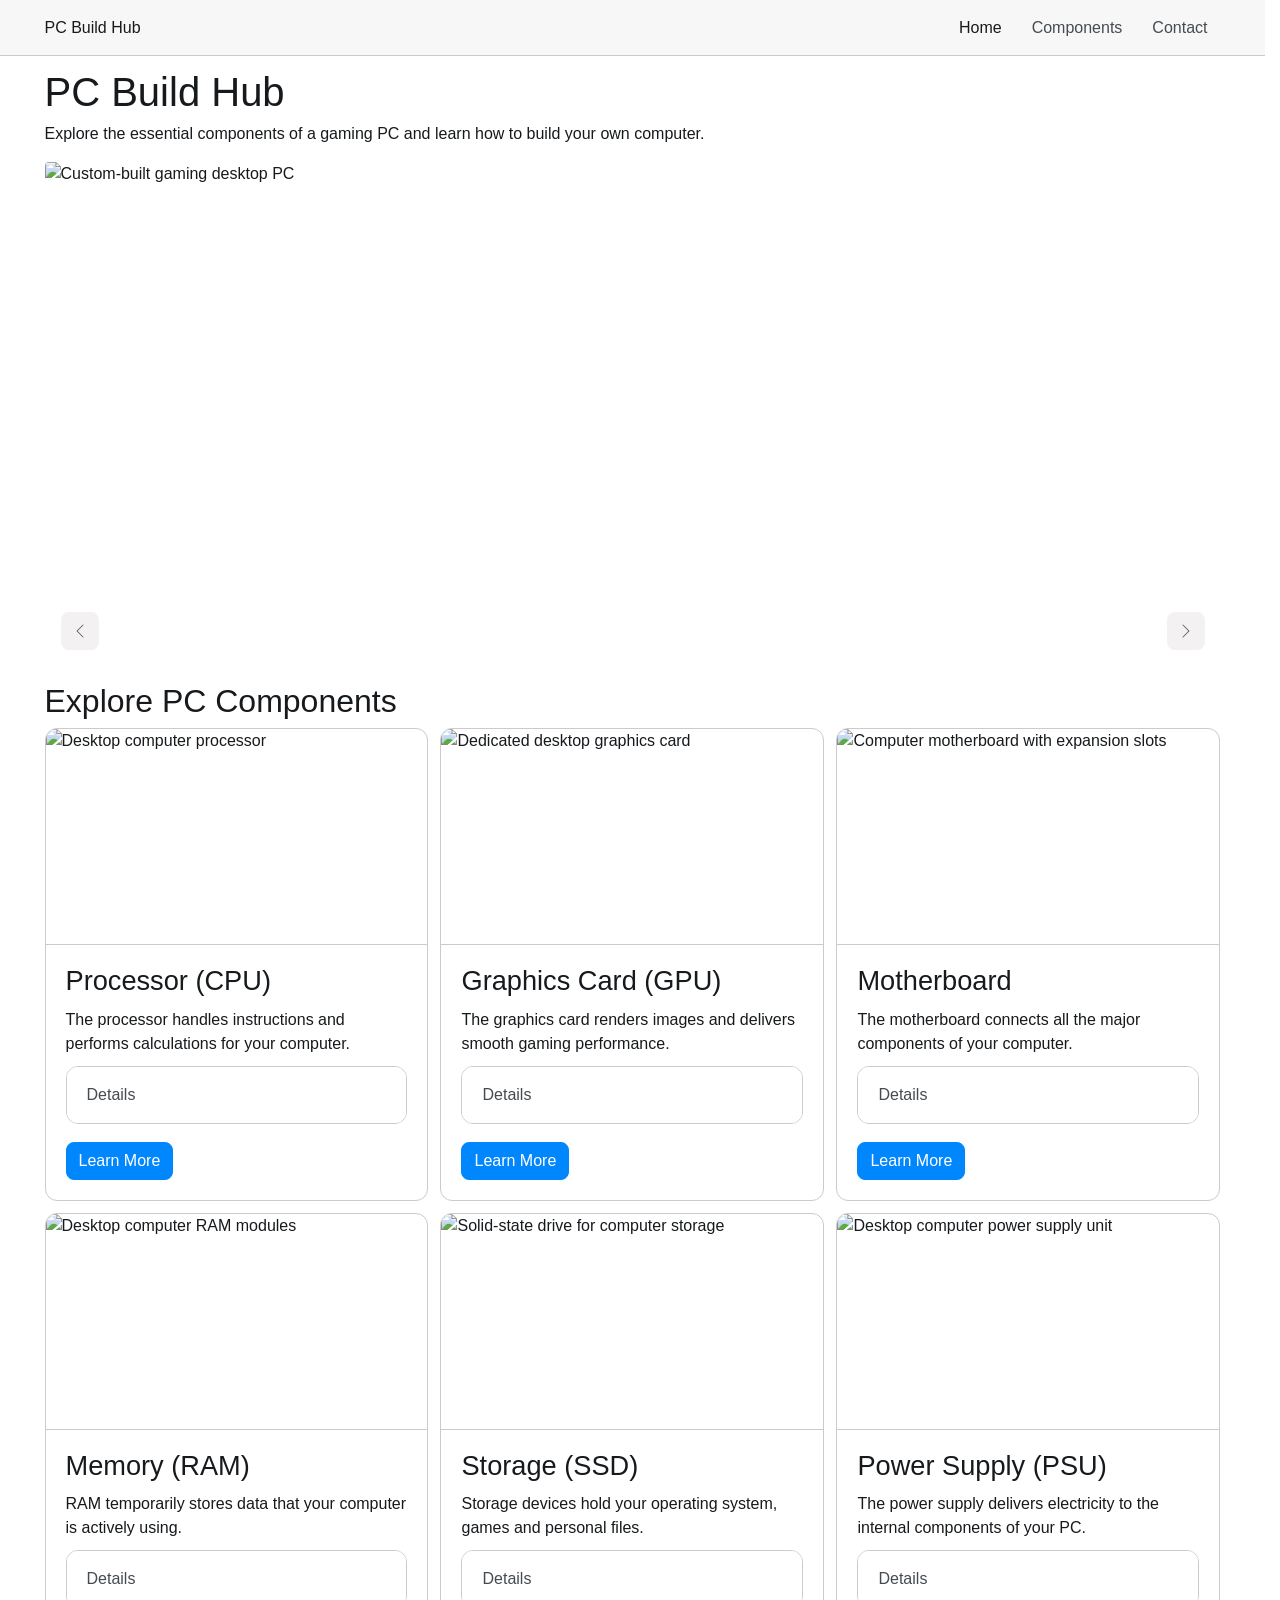
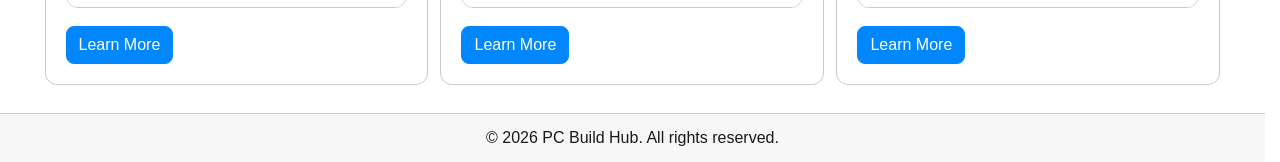
==== index.html @ fe999761 "Build homepage and component gallery" ====
<!DOCTYPE html>
<html lang="en">
<head>
    <meta charset="UTF-8">
    <meta name="viewport" content="width=device-width, initial-scale=1.0">
    <title>PC Build Hub | Home</title>
    <link rel="stylesheet" href="css/bootstrap.min.css">
    <link rel="stylesheet" href="css/style.css">
</head>

<body>

    <nav class="navbar md:navbar-expand bg-1 border-bottom">
        <div class="container">
            <a class="navbar-brand" href="index.html">PC Build Hub</a>

            <button class="btn navbar-toggler" type="button"
                data-bs-toggle="drawer" data-bs-target="#navDrawer"
                aria-label="Open navigation">
                <span class="navbar-toggler-icon"></span>
            </button>

            <dialog class="drawer drawer-end" id="navDrawer"
                aria-labelledby="drawerTitle">

                <div class="drawer-header">
                    <p class="drawer-title" id="drawerTitle">Menu</p>
                    <button type="button" class="btn-close"
                        data-bs-dismiss="drawer" aria-label="Close">
                    </button>
                </div>

                <div class="drawer-body">
                    <ul class="navbar-nav ms-auto">
                        <li class="nav-item">
                            <a class="nav-link active" aria-current="page"
                                href="index.html">Home</a>
                        </li>
                        <li class="nav-item">
                            <a class="nav-link" href="#components">Components</a>
                        </li>
                        <li class="nav-item">
                            <a class="nav-link" href="contact.html">Contact</a>
                        </li>
                    </ul>
                </div>

            </dialog>
        </div>
    </nav>

    <main class="container py-4">

        <h1>PC Build Hub</h1>
        <p>Explore the essential components of a gaming PC and learn how to build your own computer.</p>

        <!-- Carousel -->

        <div id="pcCarousel" class="carousel carousel-overlay slide">

            <div class="carousel-inner rounded-3">

                <div class="carousel-item active">
                    <img src="images/gaming-pc.jpg"
                        class="d-block w-100 ratio-21x9 object-fit-cover"
                        alt="Custom-built gaming desktop PC">
                </div>

                <div class="carousel-item">
                    <img src="images/graphics-card.jpg"
                        class="d-block w-100 ratio-21x9 object-fit-cover"
                        alt="Dedicated graphics card for PC gaming">
                </div>

                <div class="carousel-item">
                    <img src="images/pc-components.jpg"
                        class="d-block w-100 ratio-21x9 object-fit-cover"
                        alt="Computer hardware components for a custom build">
                </div>

            </div>

            <div class="carousel-overlay-controls">

                <button class="btn-icon btn-subtle theme-secondary"
                    type="button" data-bs-target="#pcCarousel"
                    data-bs-slide="prev">
                    <span class="carousel-icon-prev" aria-hidden="true"></span>
                    <span class="visually-hidden">Previous</span>
                </button>

                <button class="btn-icon btn-subtle theme-secondary"
                    type="button" data-bs-target="#pcCarousel"
                    data-bs-slide="next">
                    <span class="carousel-icon-next" aria-hidden="true"></span>
                    <span class="visually-hidden">Next</span>
                </button>

            </div>

        </div>

        <!-- Component Gallery -->

        <h2 id="components" class="mt-5 mb-3">Explore PC Components</h2>

        <div class="row g-4">

            <!-- Card 1: CPU -->

            <div class="col-12 md:col-6 lg:col-4">
                <div class="card h-100">

                    <img src="images/cpu.jpg"
                        class="card-img-top ratio-16x9 object-fit-cover"
                        alt="Desktop computer processor">

                    <div class="card-body">
                        <h3 class="card-title">Processor (CPU)</h3>
                        <p>The processor handles instructions and performs calculations for your computer.</p>

                        <div class="accordion">
                            <details class="accordion-item">
                                <summary class="accordion-header">Details</summary>
                                <div class="accordion-body">
                                    Consider core count, clock speed and motherboard compatibility when choosing a CPU.
                                </div>
                            </details>
                        </div>

                        <button class="btn-solid theme-primary mt-3"
                            type="button" data-bs-toggle="dialog"
                            data-bs-target="#cpuDialog">
                            Learn More
                        </button>

                        <dialog class="dialog" id="cpuDialog"
                            aria-labelledby="cpuTitle">
                            <div class="dialog-header">
                                <h4 class="dialog-title" id="cpuTitle">Choosing a CPU</h4>
                            </div>
                            <div class="dialog-body">
                                AMD Ryzen and Intel Core processors offer different performance options for gaming and productivity.
                            </div>
                            <div class="dialog-footer">
                                <button class="btn-solid theme-primary"
                                    type="button" data-bs-dismiss="dialog">
                                    Close
                                </button>
                            </div>
                        </dialog>

                    </div>
                </div>
            </div>

            <!-- Card 2: GPU -->

            <div class="col-12 md:col-6 lg:col-4">
                <div class="card h-100">

                    <img src="images/graphics-card.jpg"
                        class="card-img-top ratio-16x9 object-fit-cover"
                        alt="Dedicated desktop graphics card">

                    <div class="card-body">
                        <h3 class="card-title">Graphics Card (GPU)</h3>
                        <p>The graphics card renders images and delivers smooth gaming performance.</p>

                        <div class="accordion">
                            <details class="accordion-item">
                                <summary class="accordion-header">Details</summary>
                                <div class="accordion-body">
                                    Graphics cards differ in performance, video memory and power consumption.
                                </div>
                            </details>
                        </div>

                        <button class="btn-solid theme-primary mt-3"
                            type="button" data-bs-toggle="dialog"
                            data-bs-target="#gpuDialog">
                            Learn More
                        </button>

                        <dialog class="dialog" id="gpuDialog"
                            aria-labelledby="gpuTitle">
                            <div class="dialog-header">
                                <h4 class="dialog-title" id="gpuTitle">Choosing a GPU</h4>
                            </div>
                            <div class="dialog-body">
                                Choose a graphics card based on your monitor resolution, desired frame rate and budget.
                            </div>
                            <div class="dialog-footer">
                                <button class="btn-solid theme-primary"
                                    type="button" data-bs-dismiss="dialog">
                                    Close
                                </button>
                            </div>
                        </dialog>

                    </div>
                </div>
            </div>

            <!-- Card 3: Motherboard -->

            <div class="col-12 md:col-6 lg:col-4">
                <div class="card h-100">

                    <img src="images/motherboard.jpg"
                        class="card-img-top ratio-16x9 object-fit-cover"
                        alt="Computer motherboard with expansion slots">

                    <div class="card-body">
                        <h3 class="card-title">Motherboard</h3>
                        <p>The motherboard connects all the major components of your computer.</p>

                        <div class="accordion">
                            <details class="accordion-item">
                                <summary class="accordion-header">Details</summary>
                                <div class="accordion-body">
                                    Motherboards come in different sizes and support specific processor sockets and memory types.
                                </div>
                            </details>
                        </div>

                        <button class="btn-solid theme-primary mt-3"
                            type="button" data-bs-toggle="dialog"
                            data-bs-target="#motherboardDialog">
                            Learn More
                        </button>

                        <dialog class="dialog" id="motherboardDialog"
                            aria-labelledby="motherboardTitle">
                            <div class="dialog-header">
                                <h4 class="dialog-title" id="motherboardTitle">Choosing a Motherboard</h4>
                            </div>
                            <div class="dialog-body">
                                Make sure your motherboard supports your processor, RAM, storage devices and case size.
                            </div>
                            <div class="dialog-footer">
                                <button class="btn-solid theme-primary"
                                    type="button" data-bs-dismiss="dialog">
                                    Close
                                </button>
                            </div>
                        </dialog>

                    </div>
                </div>
            </div>

            <!-- Card 4: RAM -->

            <div class="col-12 md:col-6 lg:col-4">
                <div class="card h-100">

                    <img src="images/ram.jpg"
                        class="card-img-top ratio-16x9 object-fit-cover"
                        alt="Desktop computer RAM modules">

                    <div class="card-body">
                        <h3 class="card-title">Memory (RAM)</h3>
                        <p>RAM temporarily stores data that your computer is actively using.</p>

                        <div class="accordion">
                            <details class="accordion-item">
                                <summary class="accordion-header">Details</summary>
                                <div class="accordion-body">
                                    Memory capacity and speed can affect multitasking and gaming performance.
                                </div>
                            </details>
                        </div>

                        <button class="btn-solid theme-primary mt-3"
                            type="button" data-bs-toggle="dialog"
                            data-bs-target="#ramDialog">
                            Learn More
                        </button>

                        <dialog class="dialog" id="ramDialog"
                            aria-labelledby="ramTitle">
                            <div class="dialog-header">
                                <h4 class="dialog-title" id="ramTitle">Choosing RAM</h4>
                            </div>
                            <div class="dialog-body">
                                Between 16GB and 32GB of RAM is a practical choice for most modern gaming computers.
                            </div>
                            <div class="dialog-footer">
                                <button class="btn-solid theme-primary"
                                    type="button" data-bs-dismiss="dialog">
                                    Close
                                </button>
                            </div>
                        </dialog>

                    </div>
                </div>
            </div>

            <!-- Card 5: Storage -->

            <div class="col-12 md:col-6 lg:col-4">
                <div class="card h-100">

                    <img src="images/ssd.jpg"
                        class="card-img-top ratio-16x9 object-fit-cover"
                        alt="Solid-state drive for computer storage">

                    <div class="card-body">
                        <h3 class="card-title">Storage (SSD)</h3>
                        <p>Storage devices hold your operating system, games and personal files.</p>

                        <div class="accordion">
                            <details class="accordion-item">
                                <summary class="accordion-header">Details</summary>
                                <div class="accordion-body">
                                    SSDs provide faster loading times than traditional mechanical hard drives.
                                </div>
                            </details>
                        </div>

                        <button class="btn-solid theme-primary mt-3"
                            type="button" data-bs-toggle="dialog"
                            data-bs-target="#ssdDialog">
                            Learn More
                        </button>

                        <dialog class="dialog" id="ssdDialog"
                            aria-labelledby="ssdTitle">
                            <div class="dialog-header">
                                <h4 class="dialog-title" id="ssdTitle">Choosing Storage</h4>
                            </div>
                            <div class="dialog-body">
                                A 1TB NVMe SSD provides a useful starting point for storing games and everyday applications.
                            </div>
                            <div class="dialog-footer">
                                <button class="btn-solid theme-primary"
                                    type="button" data-bs-dismiss="dialog">
                                    Close
                                </button>
                            </div>
                        </dialog>

                    </div>
                </div>
            </div>

            <!-- Card 6: Power Supply -->

            <div class="col-12 md:col-6 lg:col-4">
                <div class="card h-100">

                    <img src="images/psu.jpg"
                        class="card-img-top ratio-16x9 object-fit-cover"
                        alt="Desktop computer power supply unit">

                    <div class="card-body">
                        <h3 class="card-title">Power Supply (PSU)</h3>
                        <p>The power supply delivers electricity to the internal components of your PC.</p>

                        <div class="accordion">
                            <details class="accordion-item">
                                <summary class="accordion-header">Details</summary>
                                <div class="accordion-body">
                                    Power supplies vary in wattage, efficiency ratings and cable configurations.
                                </div>
                            </details>
                        </div>

                        <button class="btn-solid theme-primary mt-3"
                            type="button" data-bs-toggle="dialog"
                            data-bs-target="#psuDialog">
                            Learn More
                        </button>

                        <dialog class="dialog" id="psuDialog"
                            aria-labelledby="psuTitle">
                            <div class="dialog-header">
                                <h4 class="dialog-title" id="psuTitle">Choosing a Power Supply</h4>
                            </div>
                            <div class="dialog-body">
                                Select a reliable power supply with enough wattage to support all your components.
                            </div>
                            <div class="dialog-footer">
                                <button class="btn-solid theme-primary"
                                    type="button" data-bs-dismiss="dialog">
                                    Close
                                </button>
                            </div>
                        </dialog>

                    </div>
                </div>
            </div>

        </div>

    </main>

    <footer class="bg-1 border-top text-center py-4 mt-5">
        <p class="mb-0">&copy; 2026 PC Build Hub. All rights reserved.</p>
    </footer>

    <script type="module" src="js/bootstrap.bundle.min.js"></script>

</body>
</html>
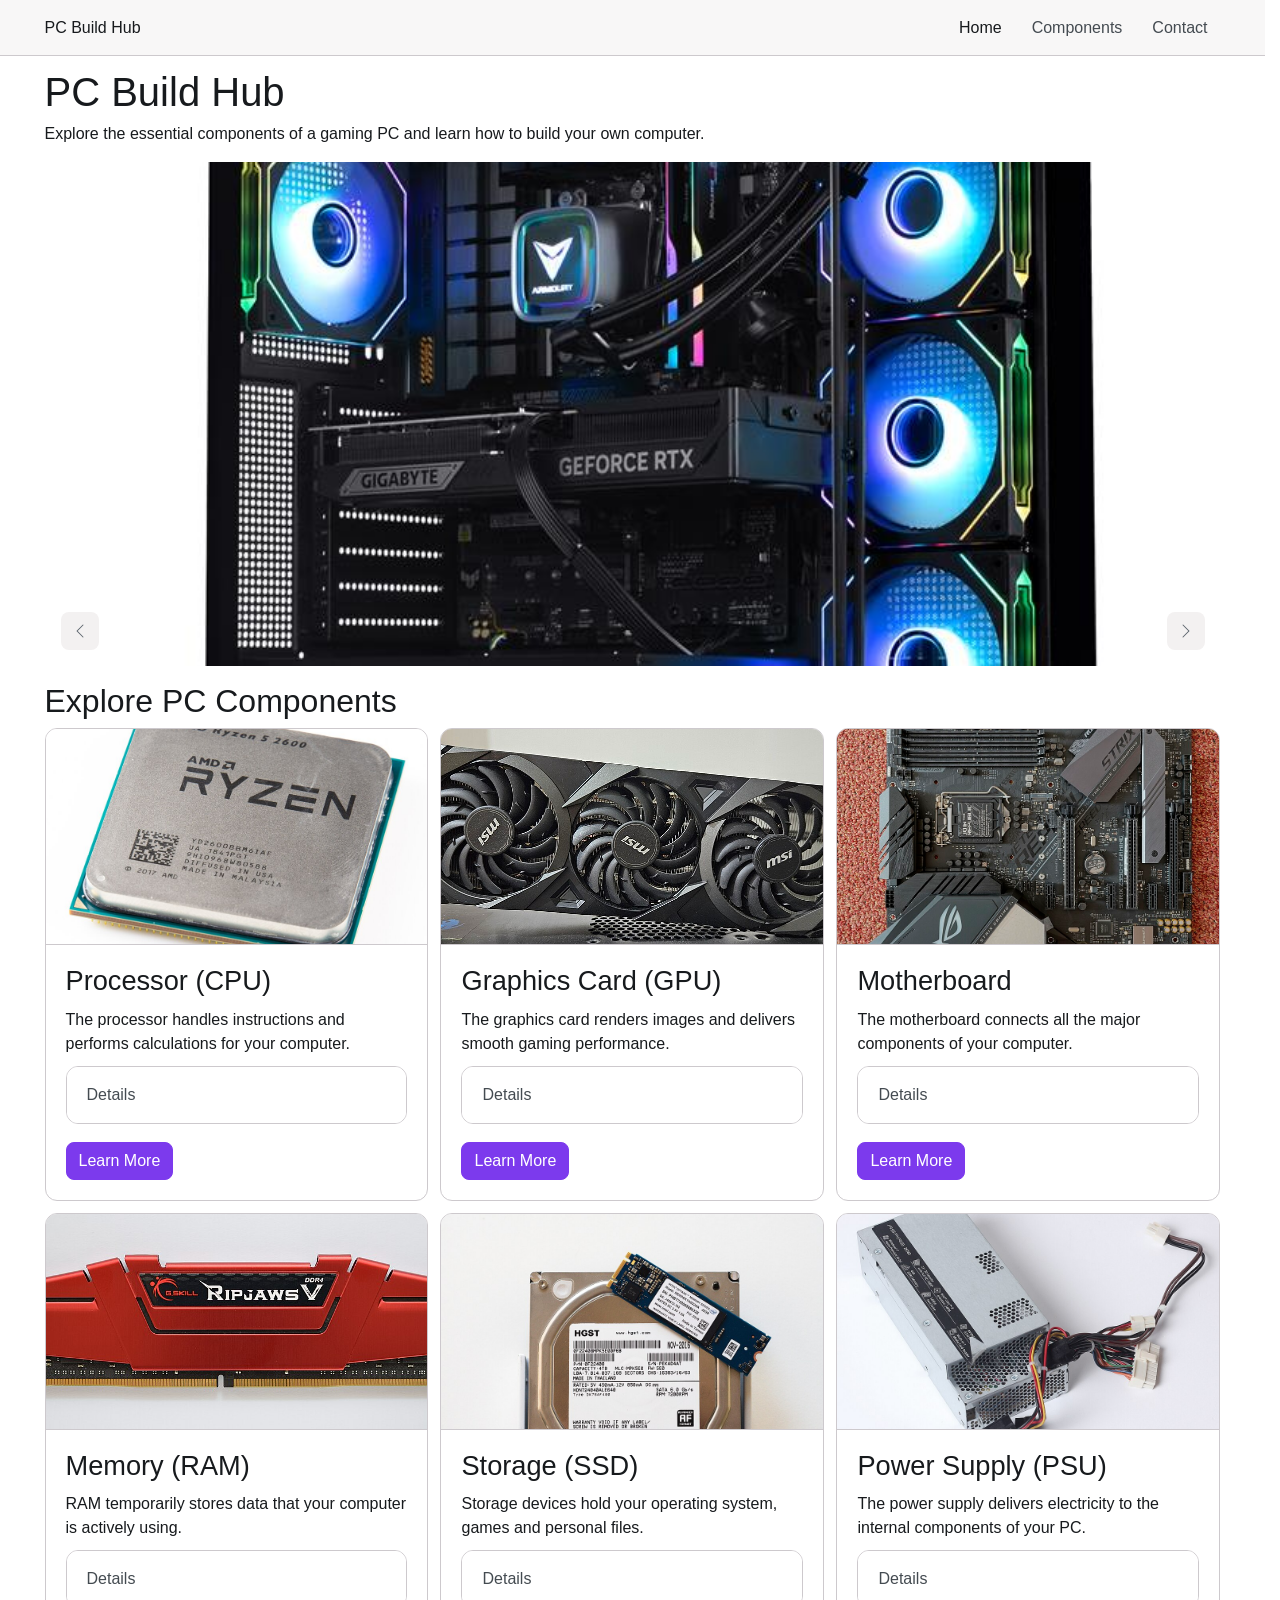
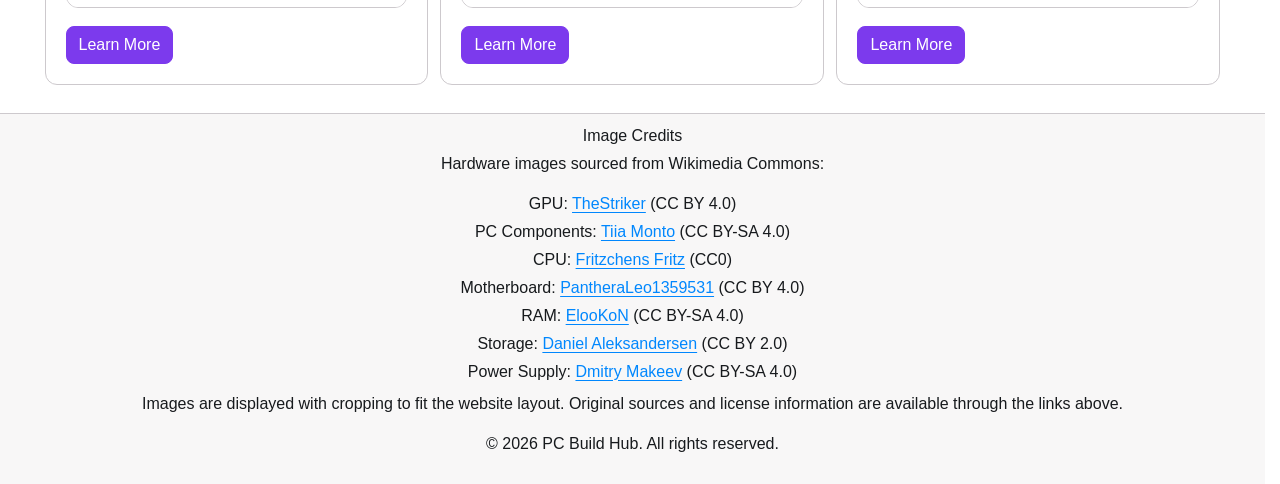
==== commit 903188fa: "Minor bug fixes" ====
--- a/index.html
+++ b/index.html
@@ -399,9 +399,63 @@
 
     </main>
 
-    <footer class="bg-1 border-top text-center py-4 mt-5">
-        <p class="mb-0">&copy; 2026 PC Build Hub. All rights reserved.</p>
-    </footer>
+
+<footer class="bg-1 border-top text-center py-4 mt-5">
+    <div class="container">
+        <h2 class="h5">Image Credits</h2>
+        <p>Hardware images sourced from Wikimedia Commons:</p>
+
+        <p class="mb-1">
+            GPU:
+            <a href="https://commons.wikimedia.org/wiki/File:MSI_GeForce_RTX_3070_VENTUS_3X_OC.jpg">TheStriker</a>
+            (CC BY 4.0)
+        </p>
+
+        <p class="mb-1">
+            PC Components:
+            <a href="https://commons.wikimedia.org/wiki/File:ATX_computer_case.jpg">Tiia Monto</a>
+            (CC BY-SA 4.0)
+        </p>
+
+        <p class="mb-1">
+            CPU:
+            <a href="https://commons.wikimedia.org/wiki/File:AMD_Ryzen_5_2600_(39851733273).jpg">Fritzchens Fritz</a>
+            (CC0)
+        </p>
+
+        <p class="mb-1">
+            Motherboard:
+            <a href="https://commons.wikimedia.org/wiki/File:Asus-ROG-Strix-Z390-F-Gaming-Motherboard_20201120_DSC6025.jpg">PantheraLeo1359531</a>
+            (CC BY 4.0)
+        </p>
+
+        <p class="mb-1">
+            RAM:
+            <a href="https://commons.wikimedia.org/wiki/File:RAM_Module_(SDRAM-DDR4).jpg">ElooKoN</a>
+            (CC BY-SA 4.0)
+        </p>
+
+        <p class="mb-1">
+            Storage:
+            <a href="https://commons.wikimedia.org/wiki/File:Last_and_next-generation_storage_media.jpg">Daniel Aleksandersen</a>
+            (CC BY 2.0)
+        </p>
+
+        <p class="mb-1">
+            Power Supply:
+            <a href="https://commons.wikimedia.org/wiki/File:ATX_Computer_power_supply_unit.jpg">Dmitry Makeev</a>
+            (CC BY-SA 4.0)
+        </p>
+
+        <p class="mt-3">
+            Images are displayed with cropping to fit the website layout.
+            Original sources and license information are available through
+            the links above.
+        </p>
+
+        <p>&copy; 2026 PC Build Hub. All rights reserved.</p>
+    </div>
+</footer>
 
     <script type="module" src="js/bootstrap.bundle.min.js"></script>
 
--- a/css/style.css
+++ b/css/style.css
@@ -0,0 +1,15 @@
+
+:root {
+    --bs-primary-bg: #7c3aed;
+    --bs-primary-fg: #7c3aed;
+    --bs-primary-fg-emphasis: #6d28d9;
+    --bs-primary-border: #7c3aed;
+    --bs-primary-focus-ring: #7c3aed;
+    --bs-primary-contrast: #ffffff;
+}
+
+.btn-solid.theme-primary {
+    --bs-theme-bg: #7c3aed;
+    --bs-theme-border: #7c3aed;
+    --bs-theme-contrast: #ffffff;
+}
